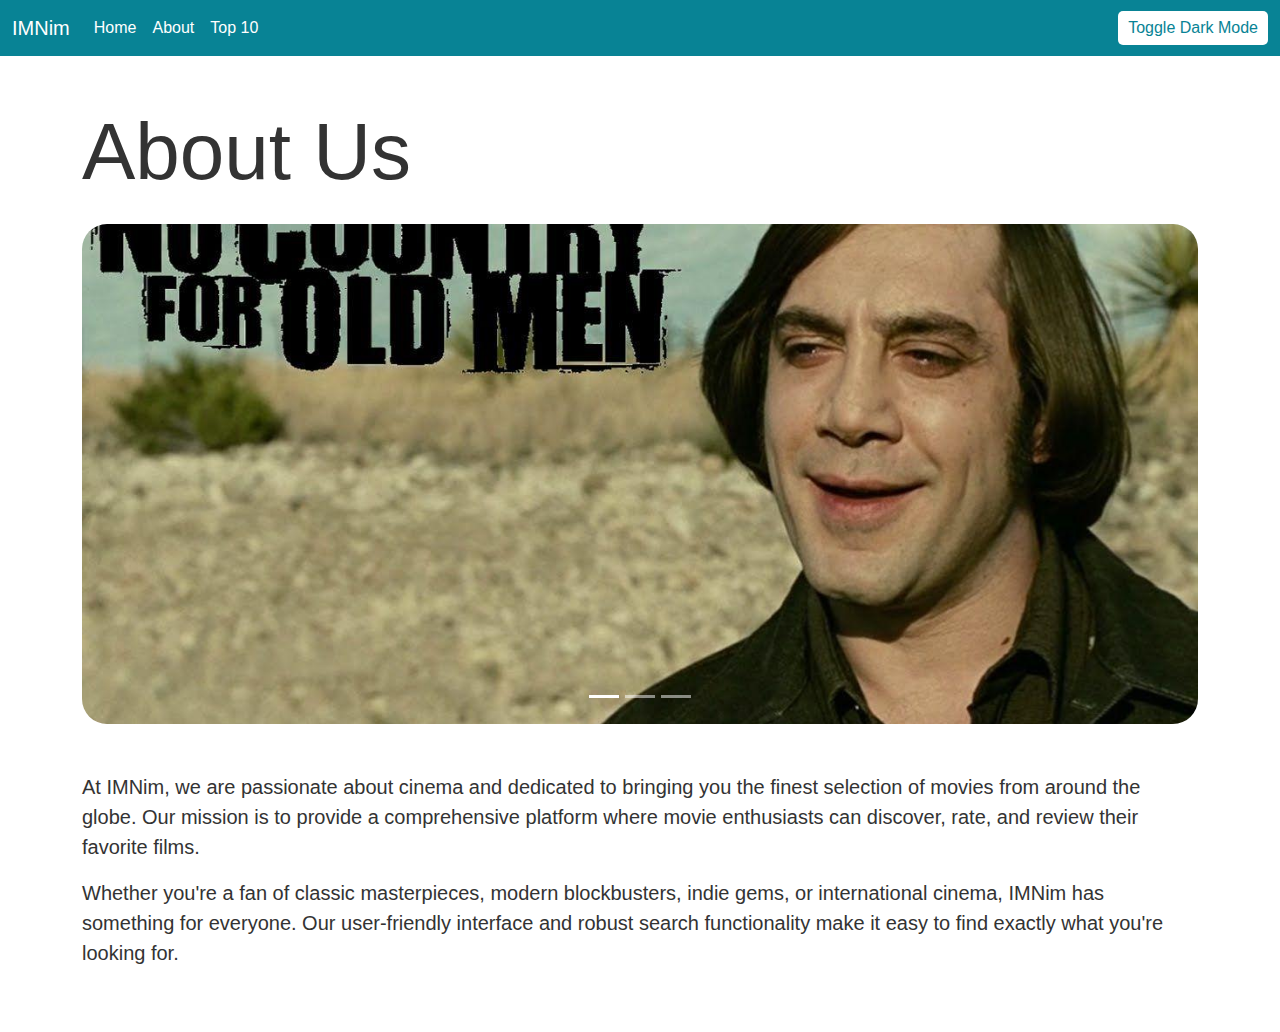
==== about.html @ e3e1c6f3 "Add files via upload" ====
<!doctype html>
<html lang="en">
<head>
    <meta charset="utf-8">
    <meta name="viewport" content="width=device-width, initial-scale=1">
    <title>About - IMNim</title>
    <link href="https://cdn.jsdelivr.net/npm/bootstrap@5.3.3/dist/css/bootstrap.min.css" rel="stylesheet">
    <link rel="stylesheet" href="style.css">
    <style>



        /* Mengatur opacity tombol carousel agar tetap terlihat */
        .carousel-control-prev,
        .carousel-control-next {
            background-color: transparent !important; /* Membuat latar belakang transparan */
            width: 5%; /* Sesuaikan lebar tombol jika diperlukan */
        }

        .carousel-control-prev-icon,
        .carousel-control-next-icon {
            background-image: none; /* Menghilangkan background image bawaan */
            border: solid #ffffff; /* Membuat garis putih untuk ikon */
            border-width: 0 3px 3px 0; /* Membentuk panah */
            display: inline-block;
            padding: 10px;
        }

        /* Responsive Carousel Image */
        .carousel-inner img {
            height: auto;
            max-height: 500px; /* Sesuaikan dengan preferensi desain */
            object-fit: cover;
            border-radius: 25px;
        }

        @media (max-width: 768px) {
            .carousel-inner img {
                max-height: 300px;
            }
        }

        /* Tambahkan padding khusus pada konten About */
        .about-content {
            text-align: start;
        }

        @media (max-width: 576px) {
            .display-1 {
                font-size: 2.5rem;
            }
        }
    </style>
</head>
<body>
    <!-- Navbar -->
    <nav class="navbar navbar-expand-lg navbar-dark">
        <div class="container-fluid">
            <a class="navbar-brand" href="index.html">IMNim</a>
            <button class="navbar-toggler" type="button" data-bs-toggle="collapse" data-bs-target="#navbarNav">
                <span class="navbar-toggler-icon"></span>
            </button>
            <div class="collapse navbar-collapse" id="navbarNav">
                <ul class="navbar-nav">
                    <li class="nav-item">
                        <a class="nav-link" href="index.html">Home</a>
                    </li>
                    <li class="nav-item">
                        <a class="nav-link active" href="about.html">About</a>
                    </li>
                    <li class="nav-item">
                        <a class="nav-link" href="top10.html">Top 10</a>
                    </li>
                </ul>
                <button class="btn btn-toggle ms-auto" id="toggleTheme">Toggle Dark Mode</button>
            </div>
        </div>
    </nav>

    <!-- About Content -->
    <div class="container py-5">
        <h1 class="display-1 mb-4">About Us</h1>
        <div id="carouselExampleIndicators" class="carousel slide" data-bs-ride="carousel" data-bs-interval="3000">
            <div class="carousel-indicators">
              <button type="button" data-bs-target="#carouselExampleIndicators" data-bs-slide-to="0" class="active" aria-current="true" aria-label="Slide 1"></button>
              <button type="button" data-bs-target="#carouselExampleIndicators" data-bs-slide-to="1" aria-label="Slide 2"></button>
              <button type="button" data-bs-target="#carouselExampleIndicators" data-bs-slide-to="2" aria-label="Slide 3"></button>
            </div>
            <div class="carousel-inner">
              <div class="carousel-item active">
                <img src="images/nyengir.jpg" class="d-block w-100" alt="No Country for Old Men">
              </div>
              <div class="carousel-item">
                <img src="images/wp2014260-the-shawshank-redemption-wallpapers.jpg" class="d-block w-100" alt="The Shawshank Redemption">
              </div>
              <div class="carousel-item">
                <img src="images/godfather-poster-wallpapers.jpg" class="d-block w-100" alt="Godfather">
              </div>
            </div>
            <button class="carousel-control-prev opacity-0" type="button" data-bs-target="#carouselExampleIndicators" data-bs-slide="prev">
              <span class="carousel-control-prev-icon" aria-hidden="true"></span>
              <span class="visually-hidden">Previous</span>
            </button>
            <button class="carousel-control-next opacity-0" type="button" data-bs-target="#carouselExampleIndicators" data-bs-slide="next">
              <span class="carousel-control-next-icon" aria-hidden="true"></span>
              <span class="visually-hidden">Next</span>
            </button>
        </div>
        <div class="about-content mt-5">
            <p class="fs-5">
                At IMNim, we are passionate about cinema and dedicated to bringing you the finest selection of movies from around the globe. Our mission is to provide a comprehensive platform where movie enthusiasts can discover, rate, and review their favorite films.
            </p>
            <p class="fs-5">
                Whether you're a fan of classic masterpieces, modern blockbusters, indie gems, or international cinema, IMNim has something for everyone. Our user-friendly interface and robust search functionality make it easy to find exactly what you're looking for.
            </p>
        </div>
    </div>

    <!-- JavaScript -->
    <script src="https://cdn.jsdelivr.net/npm/bootstrap@5.3.3/dist/js/bootstrap.bundle.min.js"></script>
    <script src="script.js"></script>
</body>
</html>
---- style.css ----
/* style.css */

/* Umum */
body {
    background-color: #ffffff;
    color: #333333;
    transition: background-color 0.3s, color 0.3s;
    font-family: Arial, sans-serif; /* Tambahkan font konsisten jika diinginkan */
}

.navbar {
    background-color: #088395 !important; /* Pastikan warna navbar konsisten */
}

.navbar .nav-link {
    color: #ffffff !important;
    text-decoration: none; /* Menghilangkan garis bawah */
    font-weight: normal; /* Menghilangkan teks tebal */
}

.navbar .nav-link:hover {
    color: #d4d4d4 !important; /* Warna saat hover, jika diinginkan */
}

.btn-toggle {
    background-color: #ffffff;
    color: #088395;
    border: none;
    padding: 5px 10px;
    border-radius: 5px;
    cursor: pointer;
    transition: none;
}

.btn-toggle:hover {
    background-color: #f0f0f0;
}

/* Dark Mode */
.dark-mode {
    background-color: #333333;
    color: #ffffff;
}

.dark-mode .navbar {
    background-color: #444444 !important;
}

.dark-mode .navbar .nav-link {
    color: #ffffff !important;
}

.dark-mode .navbar .nav-link:hover {
    color: #d4d4d4 !important; /* Warna saat hover di mode gelap */
}

.dark-mode .btn-toggle {
    background-color: #088395;
    color: #ffffff;
}

.dark-mode .btn-toggle:hover {
    background-color: #066b71;
}

.dark-mode .movie-card {
    border: 1px solid #333333;
    border-radius: 10px;
    background-color: #f5f5f5;
    padding: 15px;
    box-shadow: 0 2px 5px rgba(0, 0, 0, 0.1);
    transition: transform 0.3s, box-shadow 0.3s;
    color: #333333;
}

/* Movie Cards */
.movie-card {
    border: 1px solid #333333;
    border-radius: 10px;
    background-color: #f5f5f5;
    padding: 15px;
    box-shadow: 0 2px 5px rgba(0, 0, 0, 0.1);
    transition: transform 0.3s, box-shadow 0.3s;
}

.movie-card:hover {
    transform: scale(1.03);
    box-shadow: 0 4px 10px rgba(0, 0, 0, 0.2);
}

/* Tombol Vote */
.btn-rate {
    background-color: #071952; /* Warna baru untuk tombol vote */
    color: #ffffff; /* Warna teks putih untuk kontras */
    border: none;
    padding: 8px 16px; /* Ukuran padding sesuai kebutuhan */
    border-radius: 5px;
    cursor: pointer;
    transition: background-color 0.3s;
}

.btn-rate:hover {
    background-color: #050f3a; /* Warna lebih gelap saat hover */
    color:#d4d4d4;
}

/* Modal */
.modal-content {
    border-radius: 10px;
    background-color: #f5f5f5;
    color: #333333;
    transition: none;
}

.dark-mode .modal-content {
    background-color: #444444;
    color: #ffffff;
}

#my-carousel-bg{
    background-color: transparent;
    opacity: 2;
}

/* Responsivitas */
@media (max-width: 576px) {
    .movie-poster {
        width: 50px;
        height: 75px;
    }

    .btn-rate {
        padding: 6px 12px;
        font-size: 14px;
    }
}

/* Tambahan jika diperlukan */
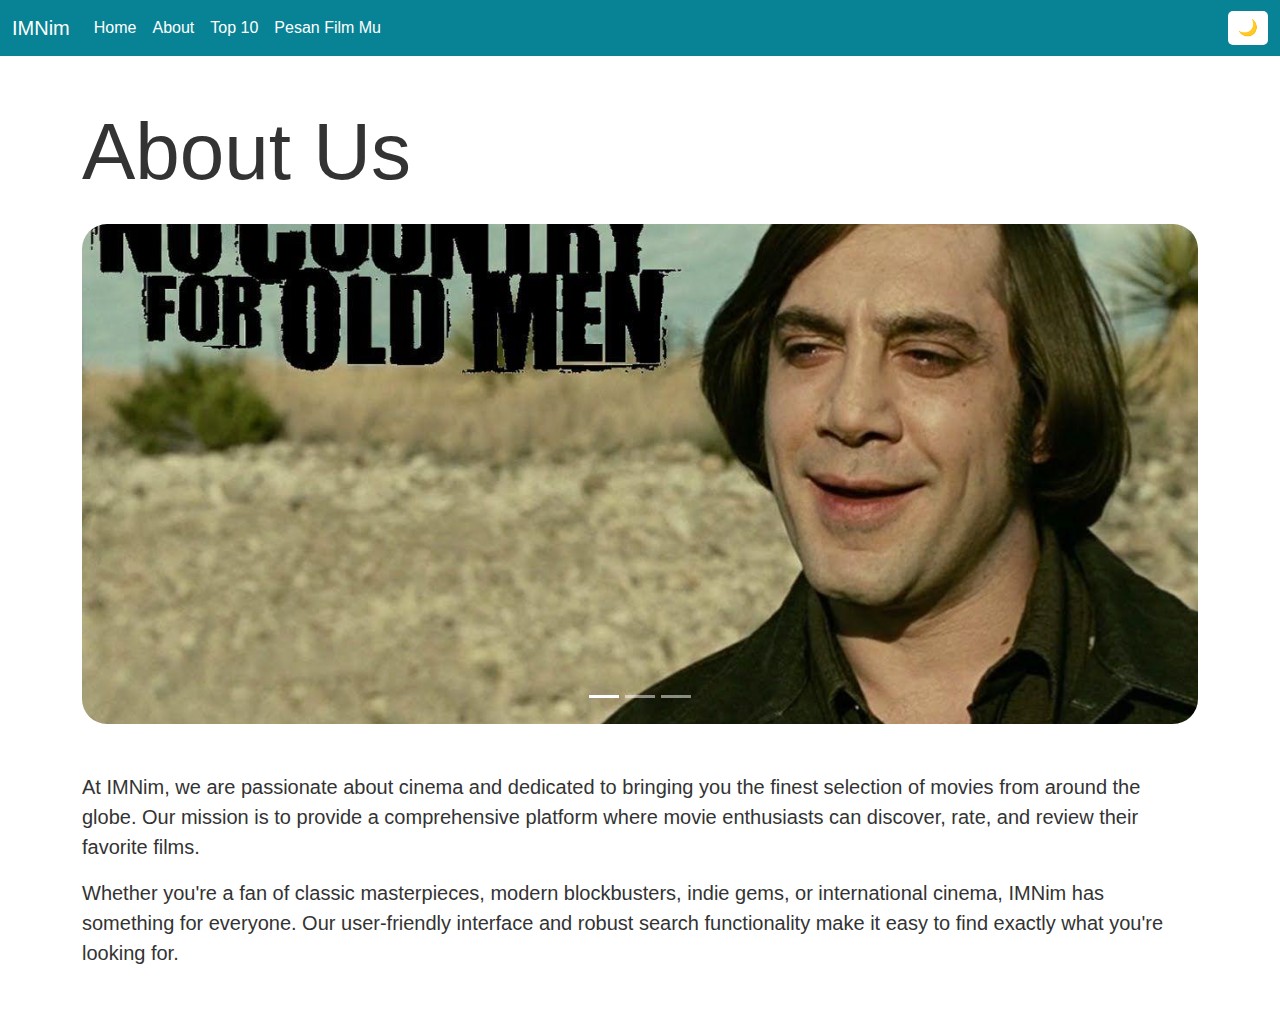
==== commit 078eead8: "Add files via upload" ====
--- a/about.html
+++ b/about.html
@@ -56,7 +56,7 @@
     <!-- Navbar -->
     <nav class="navbar navbar-expand-lg navbar-dark">
         <div class="container-fluid">
-            <a class="navbar-brand" href="index.html">IMNim</a>
+            <a class="navbar-brand fh-6" href="index.html">IMNim</a>
             <button class="navbar-toggler" type="button" data-bs-toggle="collapse" data-bs-target="#navbarNav">
                 <span class="navbar-toggler-icon"></span>
             </button>
@@ -71,8 +71,11 @@
                     <li class="nav-item">
                         <a class="nav-link" href="top10.html">Top 10</a>
                     </li>
+                    <li class="nav-item"></li>
+                        <a class="nav-link active" href="pesan_film.html">Pesan Film Mu</a>
+                    </li>
                 </ul>
-                <button class="btn btn-toggle ms-auto" id="toggleTheme">Toggle Dark Mode</button>
+                <button class="btn btn-toggle ms-auto" id="toggleTheme">☀️🌙</button>
             </div>
         </div>
     </nav>
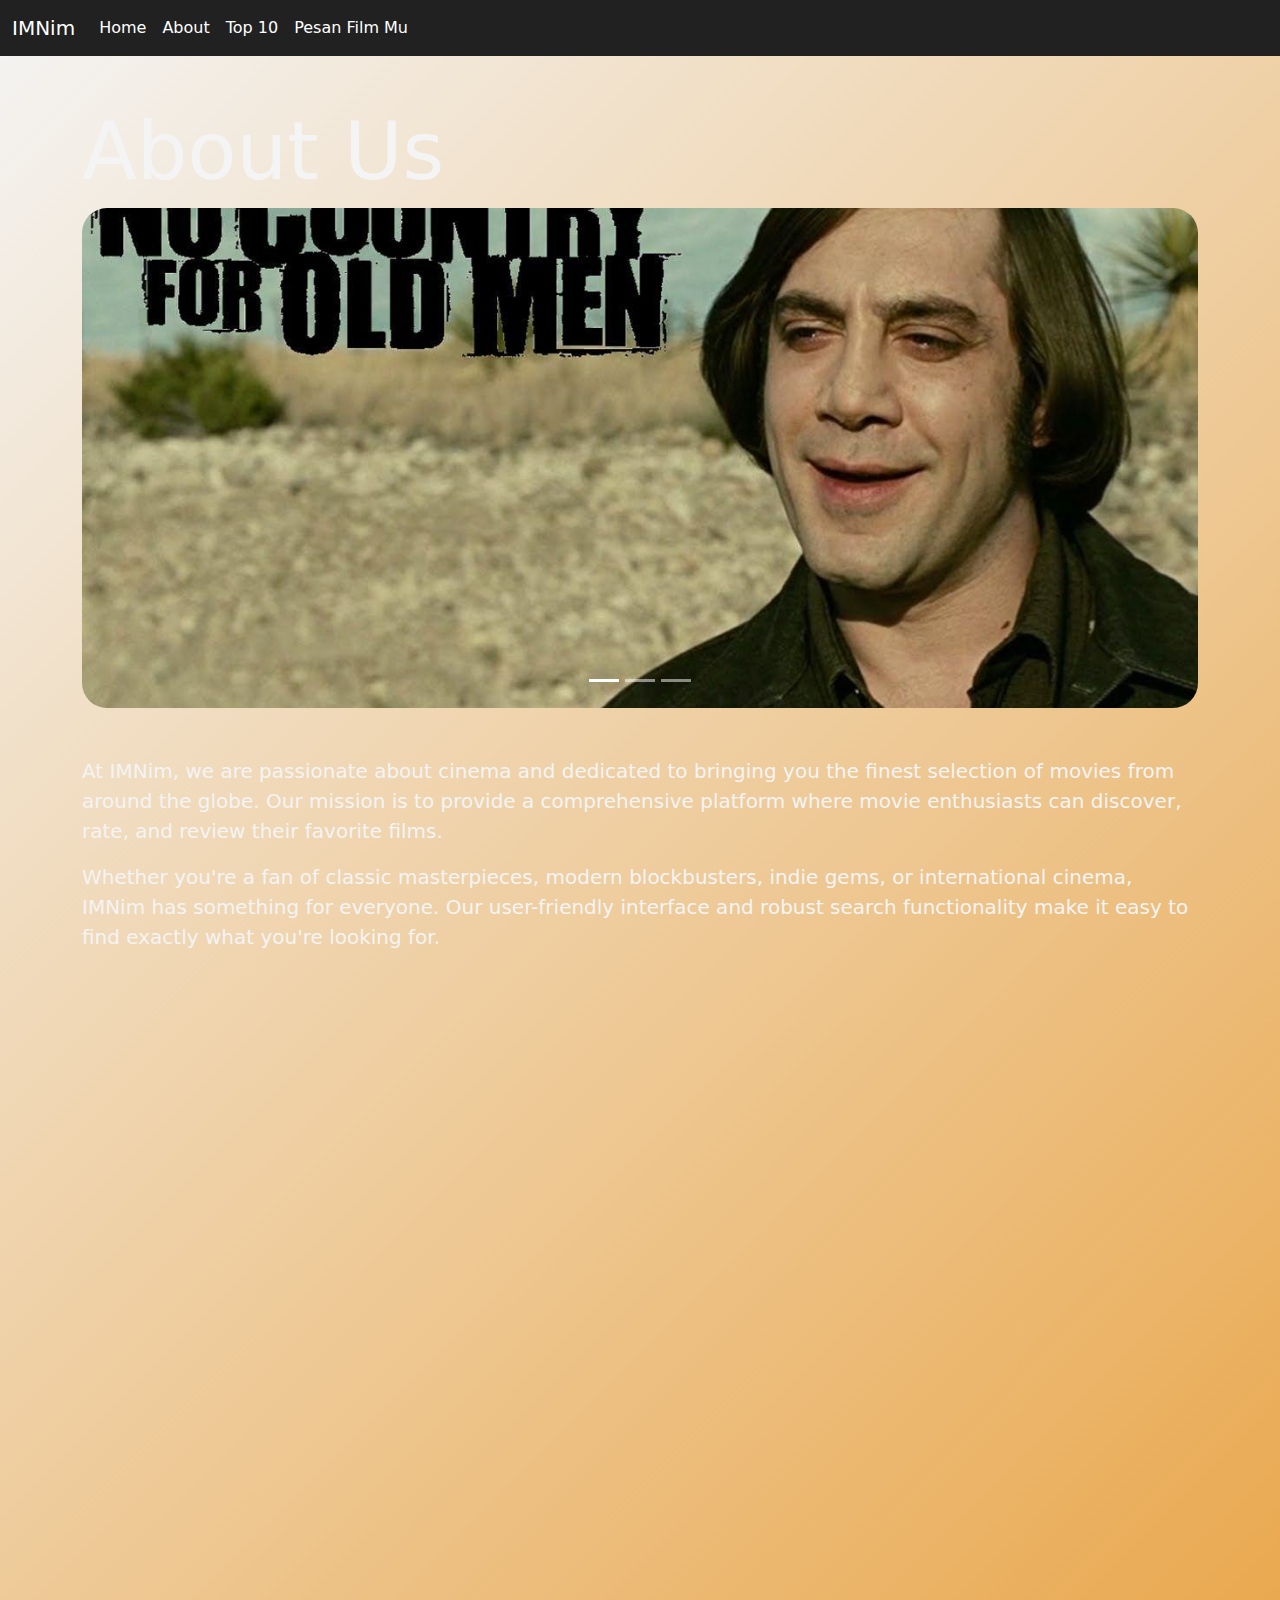
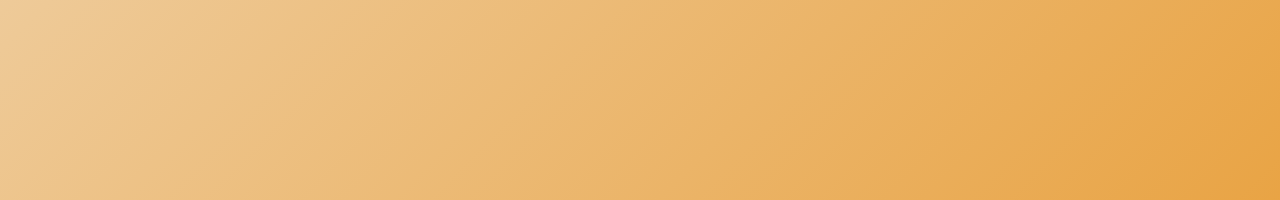
==== commit 148a17a6: "Add files via upload" ====
--- a/about.html
+++ b/about.html
@@ -7,9 +7,6 @@
     <link href="https://cdn.jsdelivr.net/npm/bootstrap@5.3.3/dist/css/bootstrap.min.css" rel="stylesheet">
     <link rel="stylesheet" href="style.css">
     <style>
-
-
-
         /* Mengatur opacity tombol carousel agar tetap terlihat */
         .carousel-control-prev,
         .carousel-control-next {
@@ -75,14 +72,14 @@
                         <a class="nav-link active" href="pesan_film.html">Pesan Film Mu</a>
                     </li>
                 </ul>
-                <button class="btn btn-toggle ms-auto" id="toggleTheme">☀️🌙</button>
+                
             </div>
         </div>
     </nav>
 
     <!-- About Content -->
     <div class="container py-5">
-        <h1 class="display-1 mb-4">About Us</h1>
+        <h1 class="display-1">About Us</h1>
         <div id="carouselExampleIndicators" class="carousel slide" data-bs-ride="carousel" data-bs-interval="3000">
             <div class="carousel-indicators">
               <button type="button" data-bs-target="#carouselExampleIndicators" data-bs-slide-to="0" class="active" aria-current="true" aria-label="Slide 1"></button>
--- a/style.css
+++ b/style.css
@@ -1,15 +1,41 @@
-/* style.css */
+@font-face {
+    font-family: "SF Regular";
+    src: url(sf-pro-display/SFPRODISPLAYREGULAR.OTF);
+}
+
+@font-face {
+    font-family: "SF Medium";
+    src: url(sf-pro-display/SFPRODISPLAYMEDIUM.OTF);
+}
+
+@font-face {
+    font-family: "SF Bold";
+    src: url(sf-pro-display/SFPRODISPLAYBOLD.OTF);
+}
 
 /* Umum */
 body {
-    background-color: #ffffff;
-    color: #333333;
-    transition: background-color 0.3s, color 0.3s;
-    font-family: Arial, sans-serif; /* Tambahkan font konsisten jika diinginkan */
+	background: linear-gradient(-45deg, #DA1212, #FF5722, #E5890A, #F4F4F4);
+	background-size: 400% 400%;
+	animation: gradient 15s ease infinite;
+	height: 200vh;
+    color: #F4F4F4;
+}
+
+@keyframes gradient {
+	0% {
+		background-position: 0% 50%;
+	}
+	50% {
+		background-position: 100% 50%;
+	}
+	100% {
+		background-position: 0% 50%;
+	}
 }
 
 .navbar {
-    background-color: #088395 !important; /* Pastikan warna navbar konsisten */
+    background-color: #212121 !important; /* Pastikan warna navbar konsisten */
 }
 
 .navbar .nav-link {
